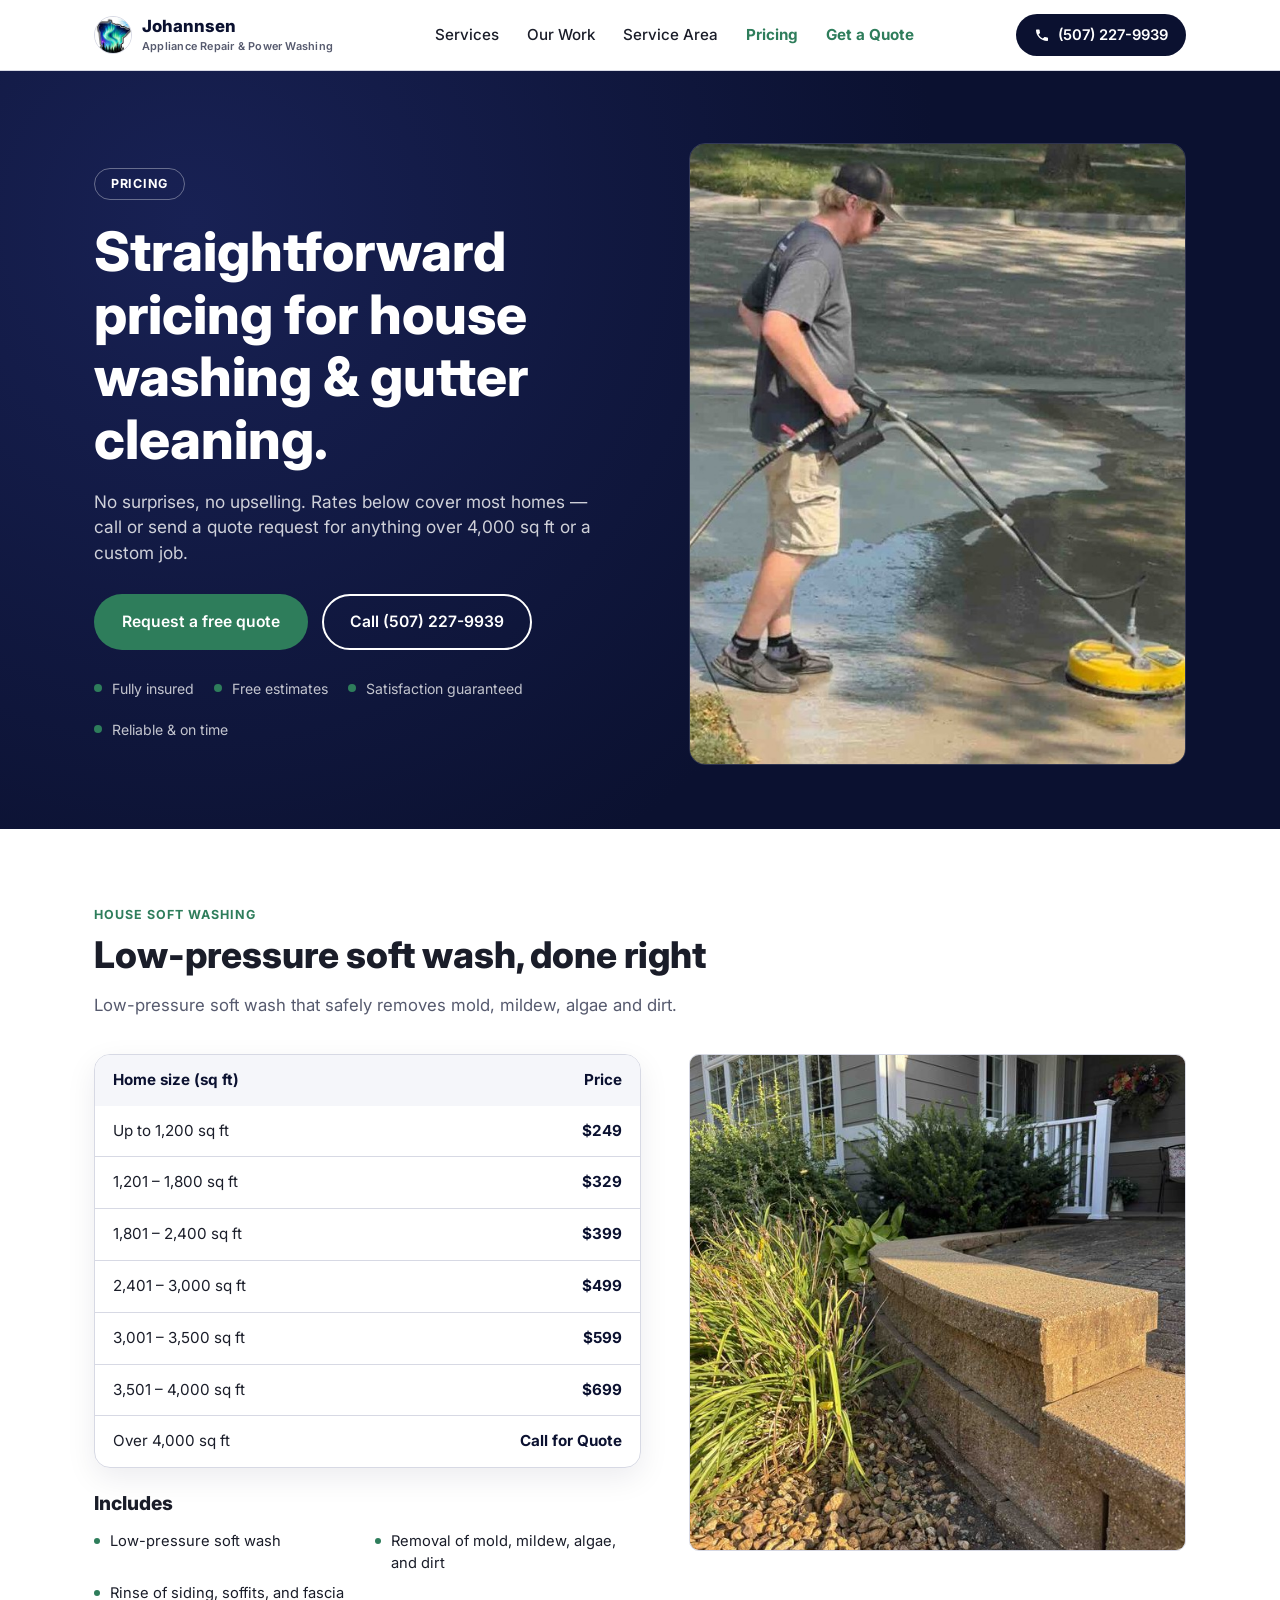
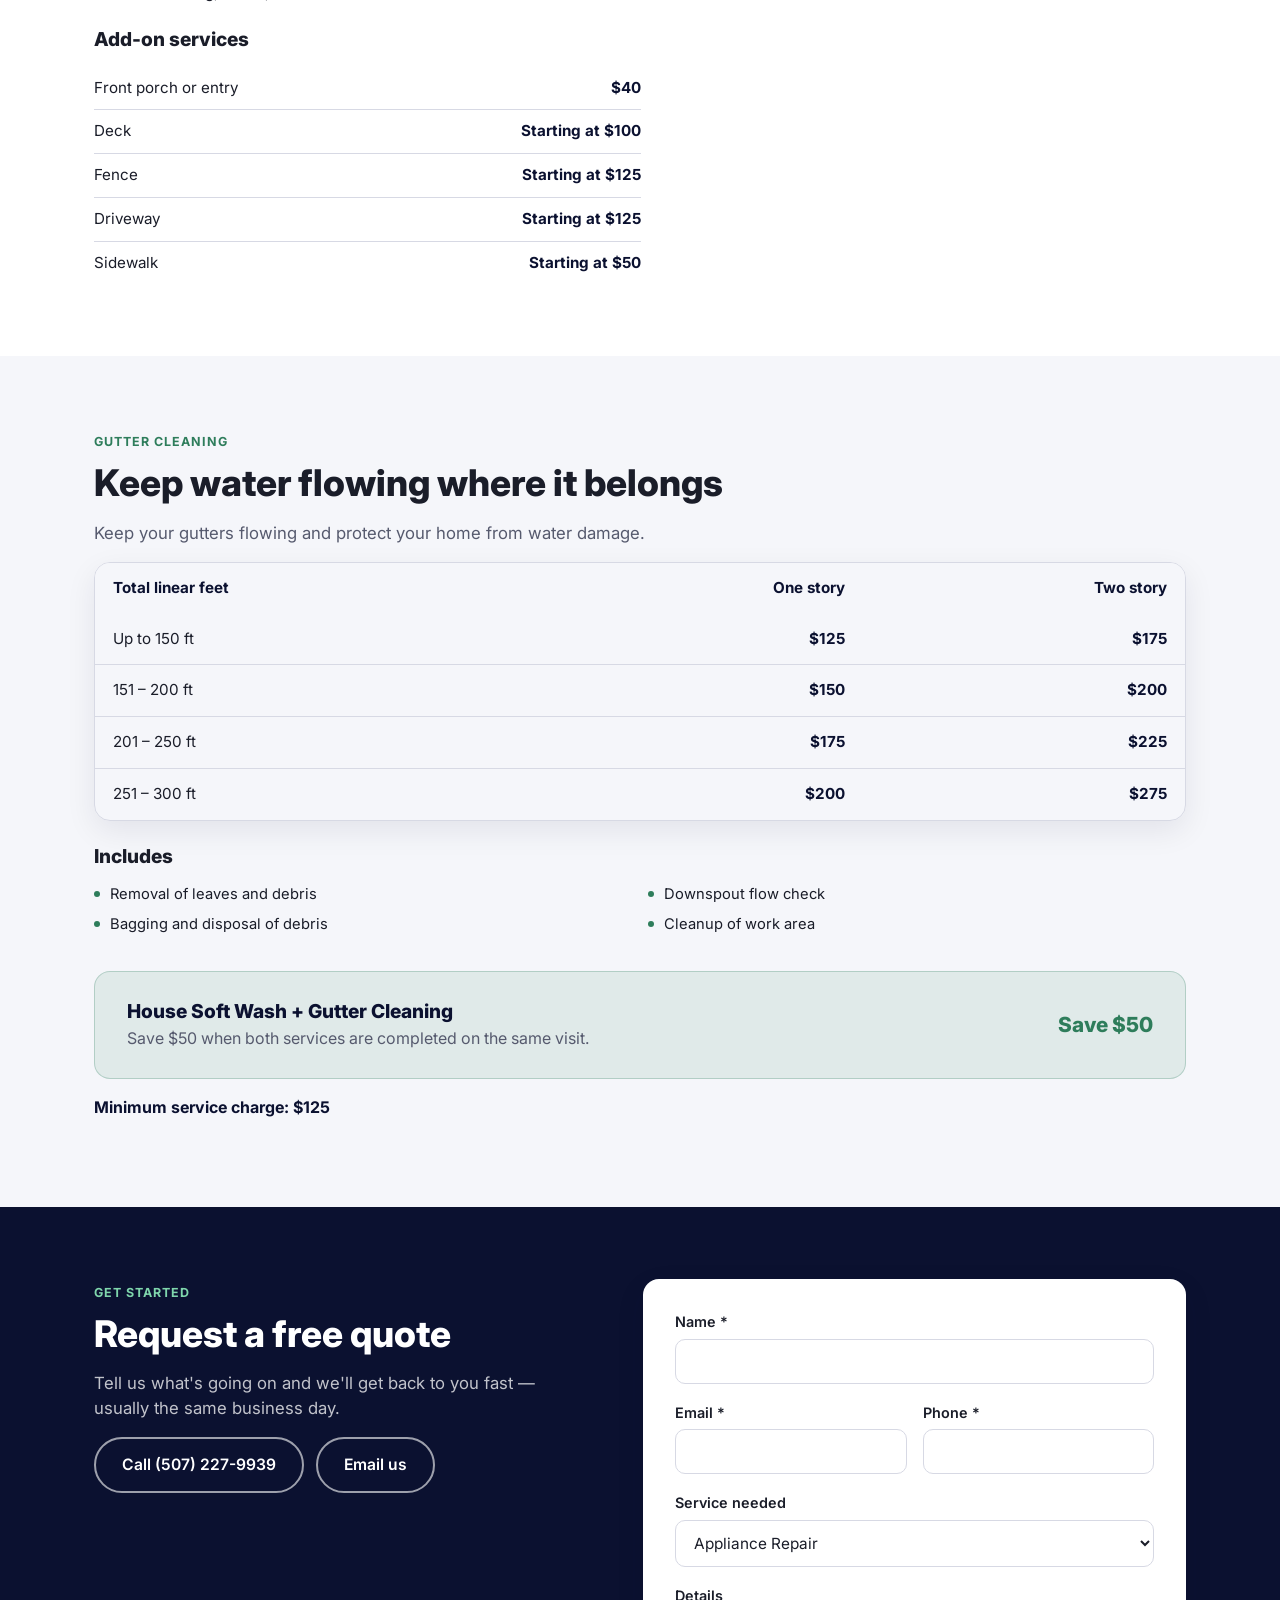
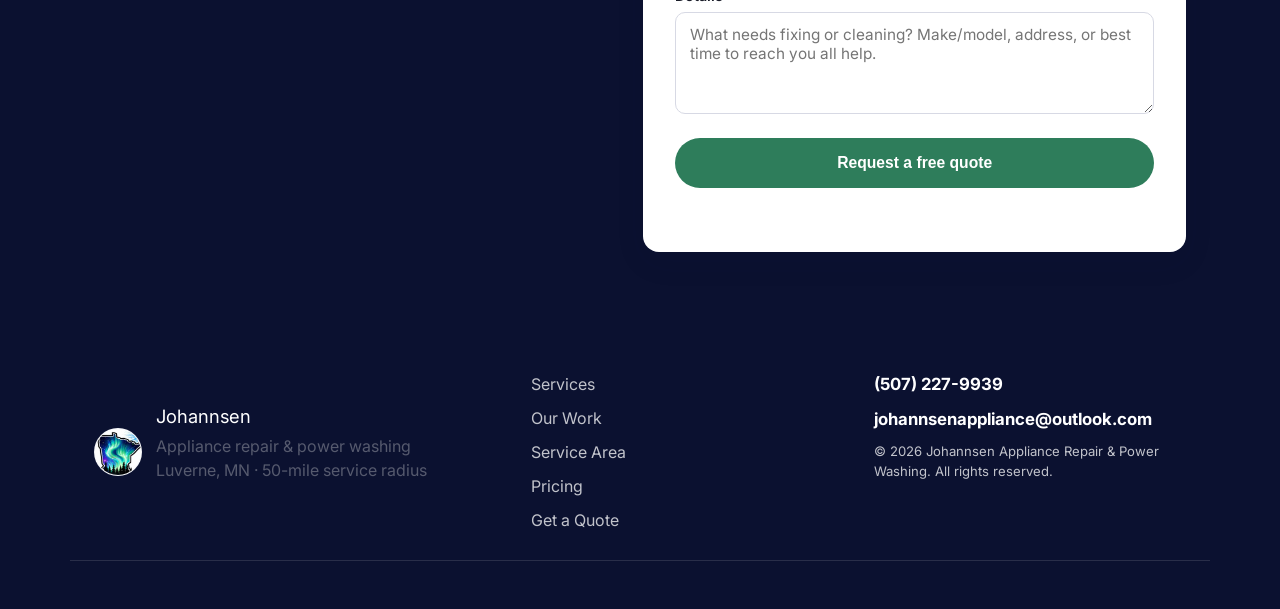
==== pricing.html @ 4f2f58c7 "Add Pricing page, drop Reviews, update service area and contact email Adds a new pricing.html page w" ====
<!DOCTYPE html>
<html lang="en">
<head>
<meta charset="UTF-8">
<meta name="viewport" content="width=device-width, initial-scale=1.0">
<title>Pricing | Johannsen Appliance Repair &amp; Power Washing</title>
<meta name="description" content="House soft washing and gutter cleaning pricing for Johannsen Appliance Repair &amp; Power Washing. Free estimates, transparent rates, serving southwest Minnesota.">
<link rel="preconnect" href="https://fonts.googleapis.com">
<link rel="preconnect" href="https://fonts.gstatic.com" crossorigin>
<link href="https://fonts.googleapis.com/css2?family=Inter:wght@400;500;600;700;800&display=swap" rel="stylesheet">
<link rel="stylesheet" href="css/styles.css">
</head>
<body>

<header class="site-header">
  <div class="container header-inner">
    <a href="index.html" class="logo">
      <span class="logo-mark">
        <img src="assets/web/logo-mark.jpg" alt="Johannsen logo">
      </span>
      <span class="logo-text">Johannsen<br><small>Appliance Repair &amp; Power Washing</small></span>
    </a>

    <nav class="main-nav" id="main-nav">
      <a href="index.html#services">Services</a>
      <a href="index.html#work">Our Work</a>
      <a href="index.html#area">Service Area</a>
      <a href="pricing.html" aria-current="page">Pricing</a>
      <a href="#quote" class="nav-cta-link">Get a Quote</a>
    </nav>

    <div class="header-actions">
      <a href="tel:5072279939" class="phone-pill">
        <svg viewBox="0 0 24 24" width="16" height="16" fill="none" xmlns="http://www.w3.org/2000/svg" aria-hidden="true">
          <path d="M6.6 10.8c1.4 2.8 3.8 5.2 6.6 6.6l2.2-2.2c.3-.3.7-.4 1-.2 1.1.4 2.3.6 3.6.6.6 0 1 .4 1 1V20c0 .6-.4 1-1 1C10.4 21 3 13.6 3 4.6c0-.6.4-1 1-1h3.4c.6 0 1 .4 1 1 0 1.3.2 2.5.6 3.6.1.3 0 .7-.2 1l-2.2 2.2z" fill="currentColor"/>
        </svg>
        (507) 227-9939
      </a>
      <button class="nav-toggle" id="nav-toggle" aria-label="Toggle navigation" aria-expanded="false" aria-controls="main-nav">
        <span></span><span></span><span></span>
      </button>
    </div>
  </div>
</header>

<main>

  <!-- HERO -->
  <section class="hero">
    <div class="container hero-grid">
      <div class="hero-copy">
        <span class="badge">Pricing</span>
        <h1>Straightforward pricing for house washing &amp; gutter cleaning.</h1>
        <p class="hero-sub">No surprises, no upselling. Rates below cover most homes &mdash; call or send a quote request for anything over 4,000 sq ft or a custom job.</p>
        <div class="hero-ctas">
          <a href="#quote" class="btn btn-primary">Request a free quote</a>
          <a href="tel:5072279939" class="btn btn-outline">Call (507) 227-9939</a>
        </div>
        <ul class="trust-bullets">
          <li>Fully insured</li>
          <li>Free estimates</li>
          <li>Satisfaction guaranteed</li>
          <li>Reliable &amp; on time</li>
        </ul>
      </div>
      <div class="hero-media">
        <img src="assets/web/hero-driveway.jpg" alt="Johannsen technician power washing a residential driveway" width="960" height="1707" loading="eager">
      </div>
    </div>
  </section>

  <!-- HOUSE SOFT WASHING -->
  <section id="house-washing" class="section">
    <div class="container">
      <span class="eyebrow">House Soft Washing</span>
      <h2>Low-pressure soft wash, done right</h2>
      <p class="section-sub">Low-pressure soft wash that safely removes mold, mildew, algae and dirt.</p>

      <div class="pricing-grid">
        <div>
          <div class="pricing-table-wrap">
            <table class="pricing-table">
              <thead>
                <tr><th>Home size (sq ft)</th><th>Price</th></tr>
              </thead>
              <tbody>
                <tr><td>Up to 1,200 sq ft</td><td>$249</td></tr>
                <tr><td>1,201 &ndash; 1,800 sq ft</td><td>$329</td></tr>
                <tr><td>1,801 &ndash; 2,400 sq ft</td><td>$399</td></tr>
                <tr><td>2,401 &ndash; 3,000 sq ft</td><td>$499</td></tr>
                <tr><td>3,001 &ndash; 3,500 sq ft</td><td>$599</td></tr>
                <tr><td>3,501 &ndash; 4,000 sq ft</td><td>$699</td></tr>
                <tr><td>Over 4,000 sq ft</td><td>Call for Quote</td></tr>
              </tbody>
            </table>
          </div>

          <h3>Includes</h3>
          <ul class="service-list">
            <li>Low-pressure soft wash</li>
            <li>Removal of mold, mildew, algae, and dirt</li>
            <li>Rinse of siding, soffits, and fascia</li>
          </ul>

          <h3 style="margin-top: 24px;">Add-on services</h3>
          <ul class="addon-list">
            <li><span>Front porch or entry</span><span class="addon-price">$40</span></li>
            <li><span>Deck</span><span class="addon-price">Starting at $100</span></li>
            <li><span>Fence</span><span class="addon-price">Starting at $125</span></li>
            <li><span>Driveway</span><span class="addon-price">Starting at $125</span></li>
            <li><span>Sidewalk</span><span class="addon-price">Starting at $50</span></li>
          </ul>
        </div>

        <div class="pricing-photo">
          <img src="assets/web/gallery-wall-after.jpg" alt="Retaining wall and steps clean and bright after soft washing" loading="lazy">
        </div>
      </div>
    </div>
  </section>

  <!-- GUTTER CLEANING -->
  <section id="gutter-cleaning" class="section section-alt">
    <div class="container">
      <span class="eyebrow">Gutter Cleaning</span>
      <h2>Keep water flowing where it belongs</h2>
      <p class="section-sub">Keep your gutters flowing and protect your home from water damage.</p>

      <div class="pricing-table-wrap">
        <table class="pricing-table">
          <thead>
            <tr><th>Total linear feet</th><th>One story</th><th>Two story</th></tr>
          </thead>
          <tbody>
            <tr><td>Up to 150 ft</td><td>$125</td><td>$175</td></tr>
            <tr><td>151 &ndash; 200 ft</td><td>$150</td><td>$200</td></tr>
            <tr><td>201 &ndash; 250 ft</td><td>$175</td><td>$225</td></tr>
            <tr><td>251 &ndash; 300 ft</td><td>$200</td><td>$275</td></tr>
          </tbody>
        </table>
      </div>

      <h3>Includes</h3>
      <ul class="service-list">
        <li>Removal of leaves and debris</li>
        <li>Downspout flow check</li>
        <li>Bagging and disposal of debris</li>
        <li>Cleanup of work area</li>
      </ul>

      <div class="bundle-callout">
        <div>
          <h3>House Soft Wash + Gutter Cleaning</h3>
          <p>Save $50 when both services are completed on the same visit.</p>
        </div>
        <span class="bundle-save">Save $50</span>
      </div>

      <p class="pricing-note">Minimum service charge: $125</p>
    </div>
  </section>

  <!-- QUOTE / CONTACT FORM -->
  <section id="quote" class="section quote-section">
    <div class="container quote-grid">
      <div class="quote-intro">
        <span class="eyebrow">Get started</span>
        <h2>Request a free quote</h2>
        <p class="section-sub">Tell us what's going on and we'll get back to you fast &mdash; usually the same business day.</p>
        <div class="quote-alt-contact">
          <a href="tel:5072279939" class="btn btn-outline">Call (507) 227-9939</a>
          <a href="mailto:johannsenappliance@outlook.com" class="btn btn-outline">Email us</a>
        </div>
      </div>

      <form id="quote-form" class="quote-form" action="https://api.web3forms.com/submit" method="POST" novalidate>
        <input type="hidden" name="access_key" value="41c20ad6-06a3-4cab-ad3b-473f79161f89">
        <input type="hidden" name="subject" value="New Quote Request — Johannsen website">
        <input type="hidden" name="from_name" value="Johannsen Website">
        <input type="checkbox" name="botcheck" class="hp-field" tabindex="-1" autocomplete="off">

        <div class="form-row">
          <label for="name">Name <span aria-hidden="true">*</span></label>
          <input type="text" id="name" name="name" required autocomplete="name">
        </div>

        <div class="form-row form-row-split">
          <div>
            <label for="email">Email <span aria-hidden="true">*</span></label>
            <input type="email" id="email" name="email" required autocomplete="email">
          </div>
          <div>
            <label for="phone">Phone <span aria-hidden="true">*</span></label>
            <input type="tel" id="phone" name="phone" required autocomplete="tel">
          </div>
        </div>

        <div class="form-row">
          <label for="service">Service needed</label>
          <select id="service" name="service">
            <option value="Appliance Repair">Appliance Repair</option>
            <option value="Power Washing">Power Washing</option>
            <option value="Both">Both</option>
            <option value="Other">Other</option>
          </select>
        </div>

        <div class="form-row">
          <label for="message">Details</label>
          <textarea id="message" name="message" rows="4" placeholder="What needs fixing or cleaning? Make/model, address, or best time to reach you all help."></textarea>
        </div>

        <button type="submit" class="btn btn-primary btn-block" id="quote-submit">Request a free quote</button>

        <p id="form-status" class="form-status" role="status" aria-live="polite"></p>
      </form>
    </div>
  </section>

</main>

<footer class="site-footer">
  <div class="container footer-inner">
    <div class="footer-brand">
      <span class="logo-mark footer-logo-mark"><img src="assets/web/logo-mark.jpg" alt="Johannsen logo"></span>
      <div>
        <span class="logo-text footer-logo">Johannsen</span>
        <p>Appliance repair &amp; power washing<br>Luverne, MN &middot; 50-mile service radius</p>
      </div>
    </div>
    <div class="footer-links">
      <a href="index.html#services">Services</a>
      <a href="index.html#work">Our Work</a>
      <a href="index.html#area">Service Area</a>
      <a href="pricing.html">Pricing</a>
      <a href="#quote">Get a Quote</a>
    </div>
    <div class="footer-contact">
      <a href="tel:5072279939">(507) 227-9939</a>
      <a href="mailto:johannsenappliance@outlook.com">johannsenappliance@outlook.com</a>
      <span>&copy; <span id="year"></span> Johannsen Appliance Repair &amp; Power Washing. All rights reserved.</span>
    </div>
  </div>
</footer>

<script src="js/main.js"></script>
</body>
</html>
---- css/styles.css ----
:root {
  --navy-900: #0b1130;
  --navy-800: #10173d;
  --navy-700: #182154;
  --navy-100: #e7e9f5;
  --green-600: #2e7d5b;
  --green-700: #256448;
  --ink: #1a1d29;
  --gray-600: #565a6e;
  --gray-300: #d7d9e4;
  --gray-100: #f5f6fa;
  --white: #ffffff;
  --radius-pill: 999px;
  --radius-lg: 16px;
  --radius-md: 10px;
  --shadow-md: 0 10px 30px rgba(11, 17, 48, 0.08);
  --max-width: 1140px;
  --font: "Inter", -apple-system, BlinkMacSystemFont, "Segoe UI", Roboto, Helvetica, Arial, sans-serif;
}

* { box-sizing: border-box; }

html { scroll-behavior: smooth; }

body {
  margin: 0;
  font-family: var(--font);
  color: var(--ink);
  background: var(--white);
  line-height: 1.5;
  -webkit-font-smoothing: antialiased;
}

img { max-width: 100%; display: block; }

a { color: inherit; text-decoration: none; }

.container {
  max-width: var(--max-width);
  margin: 0 auto;
  padding: 0 24px;
}

h1, h2, h3 { font-weight: 800; line-height: 1.15; margin: 0 0 16px; }
h1 { font-size: clamp(2.1rem, 4.5vw, 3.4rem); }
h2 { font-size: clamp(1.6rem, 3vw, 2.3rem); }
h3 { font-size: 1.2rem; margin-bottom: 8px; }
p { margin: 0 0 16px; color: var(--gray-600); }

.eyebrow {
  display: inline-block;
  font-size: 0.78rem;
  font-weight: 700;
  letter-spacing: 0.08em;
  text-transform: uppercase;
  color: var(--green-600);
  margin-bottom: 10px;
}

.section-sub {
  max-width: 640px;
  font-size: 1.05rem;
}

/* Buttons */
.btn {
  display: inline-flex;
  align-items: center;
  justify-content: center;
  gap: 8px;
  padding: 14px 26px;
  border-radius: var(--radius-pill);
  font-weight: 600;
  font-size: 0.98rem;
  border: 2px solid transparent;
  cursor: pointer;
  transition: transform 0.15s ease, background 0.15s ease, border-color 0.15s ease, opacity 0.15s ease;
  white-space: nowrap;
}
.btn:hover { transform: translateY(-1px); }
.btn-primary {
  background: var(--green-600);
  color: var(--white);
}
.btn-primary:hover { background: var(--green-700); }
.btn-primary:disabled {
  opacity: 0.65;
  cursor: not-allowed;
  transform: none;
}
.btn-outline {
  background: transparent;
  border-color: currentColor;
  color: var(--white);
}
.hero-ctas .btn-outline { color: var(--white); }
.btn-outline:hover { background: rgba(255, 255, 255, 0.12); }
.btn-block { width: 100%; }

/* Header */
.site-header {
  position: sticky;
  top: 0;
  z-index: 50;
  background: var(--white);
  border-bottom: 1px solid var(--gray-300);
}
.header-inner {
  display: flex;
  align-items: center;
  justify-content: space-between;
  gap: 24px;
  padding-top: 14px;
  padding-bottom: 14px;
}
.logo {
  display: flex;
  align-items: center;
  gap: 10px;
  font-weight: 800;
}
.logo-mark {
  display: flex;
  align-items: center;
  justify-content: center;
  width: 38px;
  height: 38px;
  border-radius: 50%;
  background: var(--gray-100);
  border: 1px solid var(--gray-300);
  color: var(--white);
  flex-shrink: 0;
  overflow: hidden;
}
.logo-mark img {
  width: 100%;
  height: 100%;
  object-fit: cover;
}
.logo-text {
  font-size: 1.05rem;
  line-height: 1.1;
  color: var(--navy-900);
}
.logo-text small {
  display: inline-block;
  max-width: 200px;
  margin-top: 2px;
  font-size: 0.68rem;
  font-weight: 600;
  letter-spacing: 0.02em;
  line-height: 1.3;
  color: var(--gray-600);
}
.footer-brand { display: flex; align-items: center; gap: 14px; }
.footer-logo-mark { width: 48px; height: 48px; border-color: rgba(255, 255, 255, 0.25); }
.footer-logo { font-size: 1.15rem; color: var(--white); display: block; margin-bottom: 8px; }

.main-nav {
  display: flex;
  align-items: center;
  gap: 28px;
  font-weight: 500;
  font-size: 0.95rem;
  color: var(--ink);
}
.main-nav a:hover { color: var(--green-600); }
.nav-cta-link {
  color: var(--green-600) !important;
  font-weight: 700;
}
.main-nav a[aria-current="page"] {
  color: var(--green-600);
  font-weight: 700;
}

.header-actions { display: flex; align-items: center; gap: 14px; }

.phone-pill {
  display: inline-flex;
  align-items: center;
  gap: 8px;
  background: var(--navy-900);
  color: var(--white);
  padding: 10px 18px;
  border-radius: var(--radius-pill);
  font-weight: 600;
  font-size: 0.92rem;
  white-space: nowrap;
}
.phone-pill:hover { background: var(--navy-700); }

.nav-toggle {
  display: none;
  flex-direction: column;
  justify-content: center;
  gap: 5px;
  width: 34px;
  height: 34px;
  background: none;
  border: none;
  cursor: pointer;
  padding: 0;
}
.nav-toggle span {
  display: block;
  height: 2px;
  width: 100%;
  background: var(--navy-900);
  border-radius: 2px;
}

/* Hero */
.hero {
  background: radial-gradient(circle at 15% 20%, var(--navy-700), var(--navy-900) 60%);
  color: var(--white);
  padding: 72px 0 64px;
}
.hero-grid {
  display: grid;
  grid-template-columns: 1.1fr 1fr;
  gap: 48px;
  align-items: center;
}
.badge {
  display: inline-block;
  border: 1px solid rgba(255, 255, 255, 0.35);
  border-radius: var(--radius-pill);
  padding: 6px 16px;
  font-size: 0.78rem;
  font-weight: 700;
  letter-spacing: 0.06em;
  text-transform: uppercase;
  margin-bottom: 20px;
}
.hero h1 { color: var(--white); margin-bottom: 18px; }
.hero-sub {
  color: rgba(255, 255, 255, 0.8);
  font-size: 1.08rem;
  max-width: 520px;
}
.hero-ctas {
  display: flex;
  flex-wrap: wrap;
  gap: 14px;
  margin: 28px 0 28px;
}
.trust-bullets {
  list-style: none;
  display: flex;
  flex-wrap: wrap;
  gap: 20px;
  padding: 0;
  margin: 0;
  font-size: 0.88rem;
  color: rgba(255, 255, 255, 0.75);
}
.trust-bullets li { position: relative; padding-left: 18px; }
.trust-bullets li::before {
  content: "";
  position: absolute;
  left: 0;
  top: 6px;
  width: 8px;
  height: 8px;
  border-radius: 50%;
  background: var(--green-600);
}

.hero-media {
  aspect-ratio: 4 / 5;
  border-radius: var(--radius-lg);
  border: 1px solid rgba(255, 255, 255, 0.15);
  overflow: hidden;
}
.hero-media img {
  width: 100%;
  height: 100%;
  object-fit: cover;
  object-position: 50% 20%;
  display: block;
}

/* Sections */
.section { padding: 72px 0; }
.section-alt { background: var(--gray-100); }

/* Services */
.service-grid {
  display: grid;
  grid-template-columns: repeat(2, 1fr);
  gap: 28px;
  margin-top: 36px;
}
.service-card {
  background: var(--white);
  border: 1px solid var(--gray-300);
  border-radius: var(--radius-lg);
  padding: 32px;
  box-shadow: var(--shadow-md);
}
.service-icon {
  display: inline-flex;
  align-items: center;
  justify-content: center;
  width: 52px;
  height: 52px;
  border-radius: var(--radius-md);
  background: rgba(46, 125, 91, 0.1);
  color: var(--green-600);
  margin-bottom: 18px;
}
.service-list {
  margin: 16px 0 0;
  padding: 0;
  list-style: none;
  display: grid;
  grid-template-columns: repeat(2, 1fr);
  gap: 8px 16px;
}
.service-list li {
  font-size: 0.92rem;
  color: var(--ink);
  padding-left: 16px;
  position: relative;
}
.service-list li::before {
  content: "";
  position: absolute;
  left: 0;
  top: 8px;
  width: 6px;
  height: 6px;
  border-radius: 50%;
  background: var(--green-600);
}

/* Gallery */
.gallery-grid {
  display: grid;
  grid-template-columns: repeat(4, 1fr);
  gap: 20px;
  margin-top: 36px;
}
.gallery-item { margin: 0; }
.gallery-media {
  aspect-ratio: 1;
  border-radius: var(--radius-md);
  border: 1px solid var(--gray-300);
  overflow: hidden;
}
.gallery-media img {
  width: 100%;
  height: 100%;
  object-fit: cover;
  object-position: 50% 20%;
  display: block;
}
.gallery-item figcaption {
  margin-top: 10px;
  font-size: 0.85rem;
  color: var(--gray-600);
  text-align: center;
}

/* Reviews */
.review-grid {
  display: grid;
  grid-template-columns: repeat(3, 1fr);
  gap: 24px;
  margin-top: 36px;
}
.review-card {
  background: var(--white);
  border: 1px solid var(--gray-300);
  border-radius: var(--radius-lg);
  padding: 28px;
  box-shadow: var(--shadow-md);
}
.stars { color: #e0a52d; letter-spacing: 2px; margin-bottom: 12px; }
.review-card p { color: var(--ink); font-size: 0.98rem; }
.review-author { font-size: 0.85rem; font-weight: 600; color: var(--gray-600); }

/* Service area */
.area-grid {
  display: grid;
  grid-template-columns: 1.1fr 1fr;
  gap: 48px;
  align-items: center;
}
.area-list {
  list-style: none;
  padding: 0;
  margin: 0 0 20px;
  display: grid;
  grid-template-columns: repeat(2, 1fr);
  gap: 10px 24px;
}
.area-list li {
  font-weight: 600;
  color: var(--navy-900);
  padding-left: 20px;
  position: relative;
}
.area-list li::before {
  content: "";
  position: absolute;
  left: 0;
  top: 7px;
  width: 8px;
  height: 8px;
  border-radius: 50%;
  background: var(--green-600);
}
.area-map { display: flex; flex-direction: column; align-items: center; }
.area-map iframe {
  width: 100%;
  max-width: 600px;
  height: auto;
  aspect-ratio: 6 / 5;
  border: 1px solid var(--gray-300);
  border-radius: var(--radius-md);
  display: block;
}
.area-map-credit {
  font-size: 11px;
  color: var(--gray-600);
  margin: 6px 0 0;
  align-self: flex-start;
}
.area-map-credit a { color: var(--gray-600); text-decoration: none; }
.area-note { font-size: 0.92rem; }
.area-note a { color: var(--green-600); font-weight: 600; text-decoration: underline; }

/* Pricing */
.pricing-grid {
  display: grid;
  grid-template-columns: 1.1fr 1fr;
  gap: 48px;
  align-items: start;
  margin-top: 36px;
}
.pricing-photo {
  aspect-ratio: 1;
  border-radius: var(--radius-md);
  border: 1px solid var(--gray-300);
  overflow: hidden;
}
.pricing-photo img {
  width: 100%;
  height: 100%;
  object-fit: cover;
  display: block;
}
.pricing-table-wrap {
  overflow-x: auto;
  border: 1px solid var(--gray-300);
  border-radius: var(--radius-lg);
  box-shadow: var(--shadow-md);
  margin-bottom: 24px;
}
.pricing-table {
  width: 100%;
  border-collapse: collapse;
  font-size: 0.95rem;
  white-space: nowrap;
}
.pricing-table th,
.pricing-table td {
  padding: 14px 18px;
  text-align: left;
}
.pricing-table th {
  background: var(--gray-100);
  font-weight: 700;
  color: var(--navy-900);
}
.pricing-table td:not(:first-child),
.pricing-table th:not(:first-child) {
  text-align: right;
}
.pricing-table tbody tr:not(:last-child) td {
  border-bottom: 1px solid var(--gray-300);
}
.pricing-table td:first-child { color: var(--ink); }
.pricing-table td:not(:first-child) { font-weight: 700; color: var(--navy-900); }

.addon-list {
  list-style: none;
  margin: 16px 0 0;
  padding: 0;
}
.addon-list li {
  display: flex;
  justify-content: space-between;
  gap: 16px;
  padding: 10px 0;
  border-bottom: 1px solid var(--gray-300);
  font-size: 0.95rem;
}
.addon-list li:last-child { border-bottom: none; }
.addon-list .addon-price { font-weight: 700; color: var(--navy-900); white-space: nowrap; }

.bundle-callout {
  display: flex;
  flex-wrap: wrap;
  align-items: center;
  justify-content: space-between;
  gap: 20px;
  background: rgba(46, 125, 91, 0.1);
  border: 1px solid rgba(46, 125, 91, 0.25);
  border-radius: var(--radius-lg);
  padding: 28px 32px;
  margin-top: 36px;
}
.bundle-callout h3 { margin-bottom: 4px; color: var(--navy-900); }
.bundle-callout p { margin: 0; color: var(--gray-600); }
.bundle-callout .bundle-save {
  font-weight: 800;
  font-size: 1.3rem;
  color: var(--green-600);
  white-space: nowrap;
}
.pricing-note {
  margin-top: 16px;
  font-weight: 700;
  color: var(--navy-900);
}

/* Quote / contact */
.quote-section { background: var(--navy-900); color: var(--white); }
.quote-grid {
  display: grid;
  grid-template-columns: 1fr 1.1fr;
  gap: 56px;
  align-items: start;
}
.quote-section .eyebrow { color: #7fd6ac; }
.quote-section h2 { color: var(--white); }
.quote-section .section-sub { color: rgba(255, 255, 255, 0.75); }
.quote-alt-contact { display: flex; gap: 12px; flex-wrap: wrap; margin-top: 12px; }
.quote-alt-contact .btn-outline { color: var(--white); border-color: rgba(255,255,255,0.6); }
.quote-alt-contact .btn-outline:hover { background: rgba(255,255,255,0.12); color: var(--white); }

.quote-form {
  background: var(--white);
  color: var(--ink);
  border-radius: var(--radius-lg);
  padding: 32px;
  box-shadow: var(--shadow-md);
}
.form-row { margin-bottom: 18px; }
.form-row-split {
  display: grid;
  grid-template-columns: 1fr 1fr;
  gap: 16px;
}
.form-row label {
  display: block;
  font-weight: 600;
  font-size: 0.9rem;
  margin-bottom: 6px;
  color: var(--ink);
}
.form-row input,
.form-row select,
.form-row textarea {
  width: 100%;
  padding: 12px 14px;
  border: 1px solid var(--gray-300);
  border-radius: var(--radius-md);
  font-family: var(--font);
  font-size: 0.96rem;
  color: var(--ink);
  background: var(--white);
  transition: border-color 0.15s ease, box-shadow 0.15s ease;
}
.form-row input:focus,
.form-row select:focus,
.form-row textarea:focus {
  outline: none;
  border-color: var(--green-600);
  box-shadow: 0 0 0 3px rgba(46, 125, 91, 0.15);
}
.form-row textarea { resize: vertical; }

.hp-field {
  position: absolute;
  left: -9999px;
  width: 1px;
  height: 1px;
  opacity: 0;
  pointer-events: none;
}

.form-status {
  margin: 14px 0 0;
  font-size: 0.92rem;
  min-height: 1.2em;
}
.form-status.is-success { color: var(--green-600); font-weight: 600; }
.form-status.is-error { color: #c0392b; font-weight: 600; }

/* Footer */
.site-footer { background: var(--navy-900); color: rgba(255, 255, 255, 0.75); padding: 48px 0 28px; }
.footer-inner {
  display: grid;
  grid-template-columns: 1.3fr 1fr 1fr;
  gap: 32px;
  border-bottom: 1px solid rgba(255, 255, 255, 0.12);
  padding-bottom: 28px;
  margin-bottom: 20px;
}
.footer-links { display: flex; flex-direction: column; gap: 10px; }
.footer-links a:hover { color: var(--white); }
.footer-contact { display: flex; flex-direction: column; gap: 10px; align-items: flex-start; }
.footer-contact a { font-weight: 700; color: var(--white); font-size: 1.05rem; }
.footer-contact span { font-size: 0.82rem; }

/* Responsive */
@media (max-width: 900px) {
  .hero-grid, .area-grid, .quote-grid, .pricing-grid { grid-template-columns: 1fr; }
  .hero-media { order: -1; max-width: 480px; }
  .area-map { max-width: 480px; margin: 0 auto; }
  .pricing-photo { max-width: 480px; margin: 0 auto; order: -1; }
  .service-grid { grid-template-columns: 1fr; }
  .review-grid { grid-template-columns: 1fr; }
  .gallery-grid { grid-template-columns: repeat(2, 1fr); }
  .footer-inner { grid-template-columns: 1fr; }
}

@media (max-width: 760px) {
  .main-nav {
    position: absolute;
    top: 100%;
    left: 0;
    right: 0;
    background: var(--white);
    border-bottom: 1px solid var(--gray-300);
    flex-direction: column;
    align-items: flex-start;
    gap: 0;
    padding: 8px 24px 16px;
    display: none;
  }
  .main-nav.is-open { display: flex; }
  .main-nav a { width: 100%; padding: 12px 0; border-bottom: 1px solid var(--gray-100); }
  .nav-toggle { display: flex; }
  .phone-pill span.label { display: none; }
  .form-row-split { grid-template-columns: 1fr; }
}

@media (max-width: 480px) {
  .phone-pill { padding: 10px 14px; font-size: 0.85rem; }
  .service-list { grid-template-columns: 1fr; }
  .area-list { grid-template-columns: 1fr; }
}
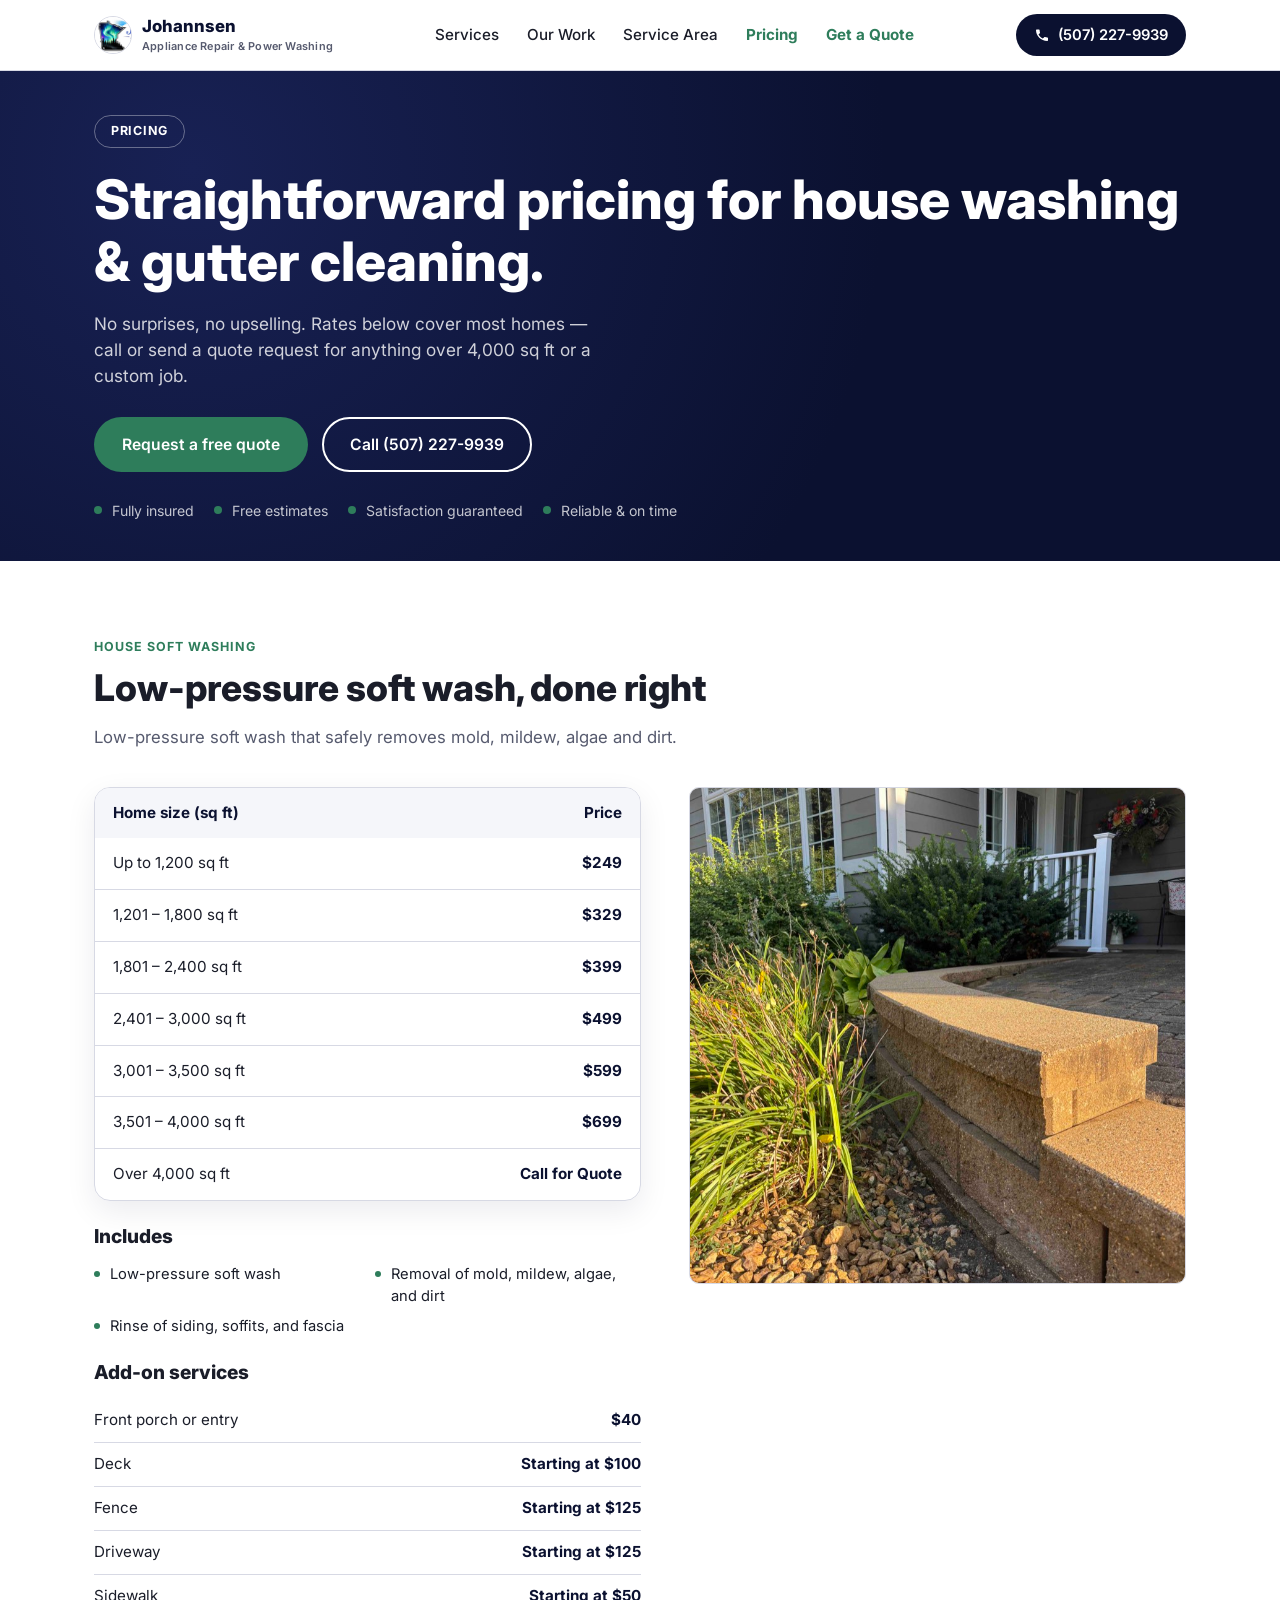
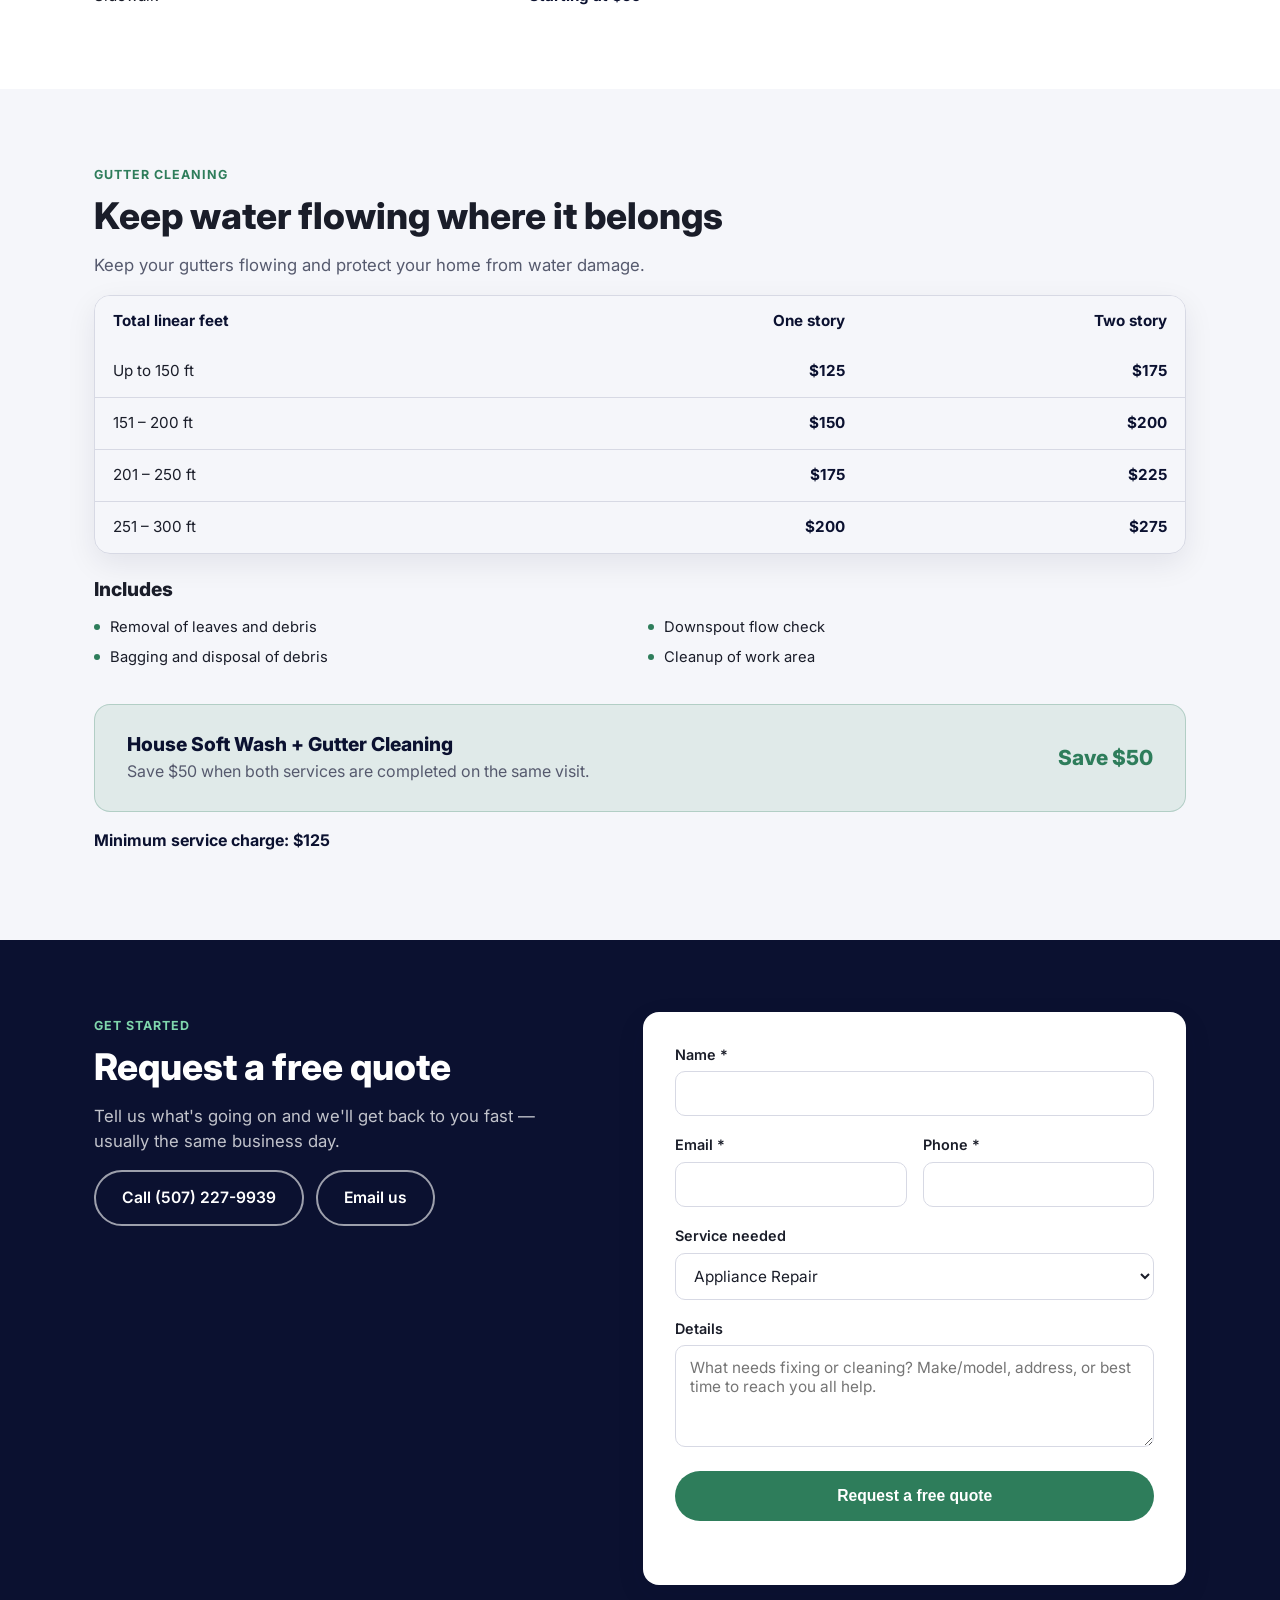
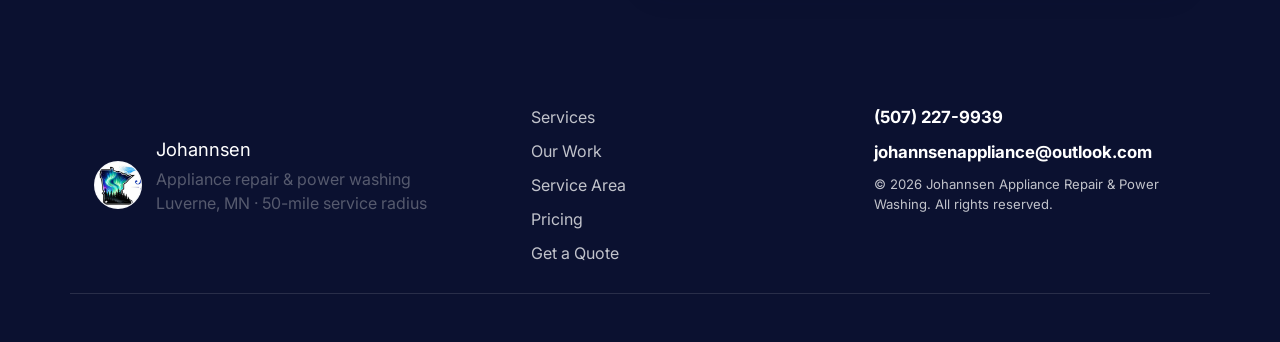
==== commit 618ee80d: "Resize new job photos, add fence/siding before-after, rotating hero carousel - Crop and resize new s" ====
--- a/pricing.html
+++ b/pricing.html
@@ -46,7 +46,7 @@
 <main>
 
   <!-- HERO -->
-  <section class="hero">
+  <section class="hero hero-compact">
     <div class="container hero-grid">
       <div class="hero-copy">
         <span class="badge">Pricing</span>
@@ -62,9 +62,6 @@
           <li>Satisfaction guaranteed</li>
           <li>Reliable &amp; on time</li>
         </ul>
-      </div>
-      <div class="hero-media">
-        <img src="assets/web/hero-driveway.jpg" alt="Johannsen technician power washing a residential driveway" width="960" height="1707" loading="eager">
       </div>
     </div>
   </section>
--- a/css/styles.css
+++ b/css/styles.css
@@ -268,18 +268,56 @@
 }
 
 .hero-media {
+  position: relative;
   aspect-ratio: 4 / 5;
   border-radius: var(--radius-lg);
   border: 1px solid rgba(255, 255, 255, 0.15);
   overflow: hidden;
 }
 .hero-media img {
+  position: absolute;
+  inset: 0;
   width: 100%;
   height: 100%;
   object-fit: cover;
   object-position: 50% 20%;
+  opacity: 0;
+  transition: opacity 1.2s ease;
   display: block;
 }
+.hero-media img.is-active { opacity: 1; }
+.hero-media img.hero-logo-slide {
+  object-fit: contain;
+  background: var(--white);
+  padding: 20px;
+  box-sizing: border-box;
+}
+.hero-dots {
+  position: absolute;
+  left: 50%;
+  bottom: 18px;
+  transform: translateX(-50%);
+  display: flex;
+  gap: 10px;
+  z-index: 2;
+  background: rgba(11, 17, 48, 0.45);
+  padding: 8px 12px;
+  border-radius: var(--radius-pill);
+}
+.hero-dot {
+  width: 8px;
+  height: 8px;
+  border-radius: 50%;
+  background: rgba(255, 255, 255, 0.5);
+  border: none;
+  padding: 0;
+  cursor: pointer;
+  transition: background 0.2s ease, transform 0.2s ease;
+}
+.hero-dot.is-active { background: var(--white); transform: scale(1.2); }
+
+.hero-compact { padding: 44px 0 40px; }
+.hero-compact .hero-grid { grid-template-columns: 1fr; }
 
 /* Sections */
 .section { padding: 72px 0; }
